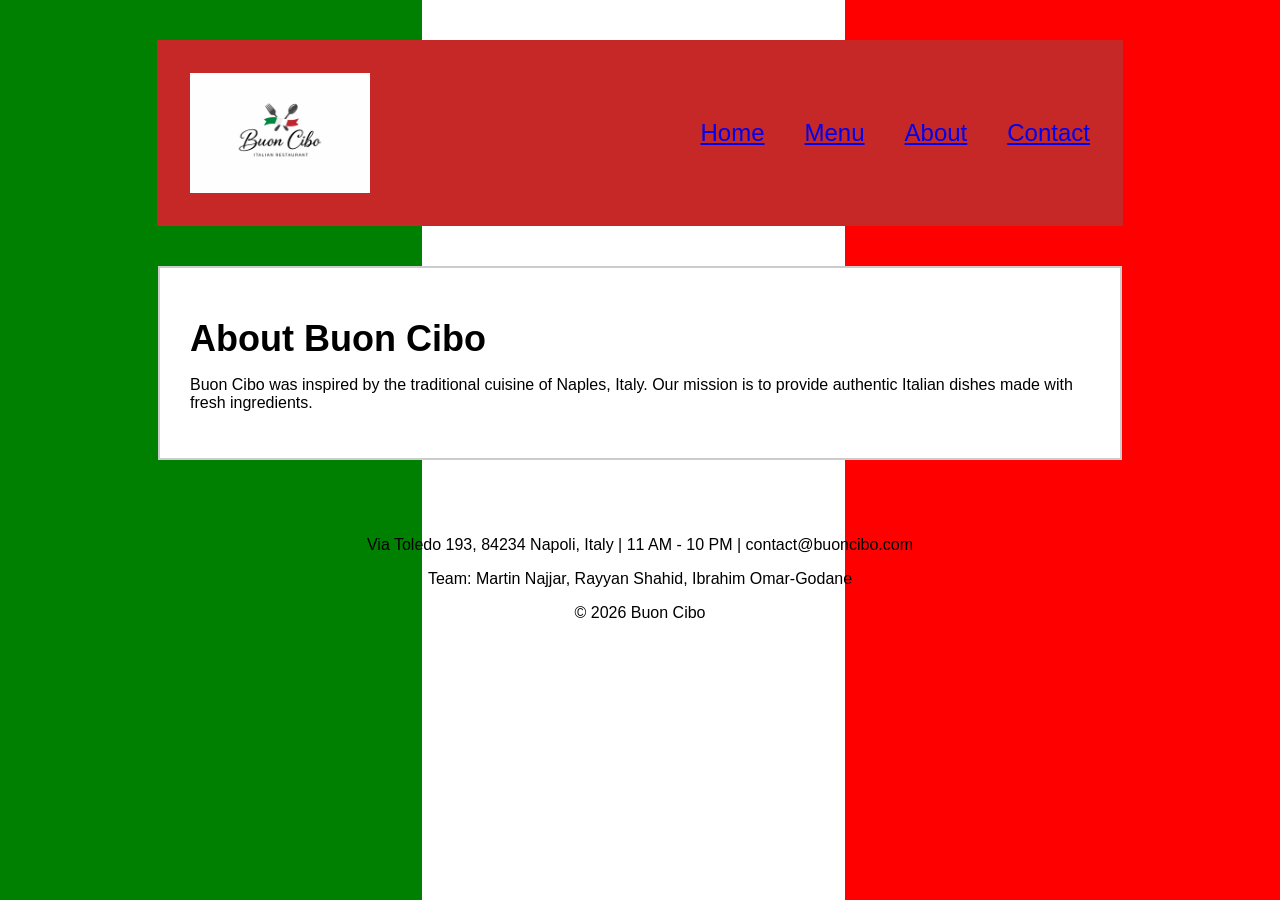
==== about.html @ 8325d339 "Initial Buon Cibo layout with pages and styling" ====
<!DOCTYPE html>
<html lang="en">
<head>
  <meta charset="UTF-8">
  <meta name="viewport" content="width=device-width, initial-scale=1.0">
  <title>Buon Cibo | Menu</title>

  <!-- External CSS file -->
  <link rel="stylesheet" href="styles/style.css">
</head>

<body>

  <!-- Header  -->
  <header class="site-header">
    <div class="header-wrap">

      <!-- Logo -->
      <img class="logo" src="Images/Logo.png" alt="Buon Cibo Logo">

      <!-- Navigation links -->
      <nav class="nav">
        <a href="index.html">Home</a>
        <a href="menu.html">Menu</a>
        <a href="about.html">About</a>
        <a href="contact.html">Contact</a>
      </nav>

    </div>
  </header>
  <!-- Main -->
  <main class="page">

    <h1 class="section-title">About Buon Cibo</h1>

    <p>
      Buon Cibo was inspired by the traditional cuisine of Naples, Italy.
      Our mission is to provide authentic Italian dishes made with fresh ingredients.
    </p>

  </main>

  <!-- Footer -->
  <footer class="site-footer">
    <p>
      Via Toledo 193, 84234 Napoli, Italy | 11 AM - 10 PM | contact@buoncibo.com
    </p>
    <p>
      Team: Martin Najjar, Rayyan Shahid, Ibrahim Omar-Godane
    </p>
    <p>© 2026 Buon Cibo</p>
  </footer>

</body>
</html>
---- styles/style.css ----
/* BASIC PAGE SETTINGS       */


body{
  margin: 0;
  font-family: Arial, sans-serif;

  /* Italian flag vertical stripes */
  background: linear-gradient(
    to right,
    green 33%,
    white 33%,
    white 66%,
    red 66%
  );
}



/* HEADER SECTION            */


.site-header{
  max-width: 900px;      /* keeps content centered */
  margin: 40px auto;     /* adds space top and bottom */
  background:#c62828;;     /* makes content stand out */
  padding: 30px;         /* space inside box */
  border: 3px solid transparent; /* simple border */
}

/* centers header content and limits width */
.header-wrap{
  max-width: 900px; /* keeps header same width as page */
  margin: 0 auto; /* centers header */
  display: flex; /* places logo and nav side by side */
  align-items: center; /* vertically aligns items */
}

/* controls logo size */
.logo{
  width: 180px;
}



/* NAVIGATION MENU           */


.nav{
  margin-left: auto; /* pushes navigation to the right */
  display: flex; /* puts menu items in one row */
  gap: 40px; /* space between menu items */
  font-size: 24px; /* size of navigation text */
}

/* makes nav items look clickable */
.nav span{
  cursor: pointer;
}



/* MAIN PAGE CONTENT         */


/* Main content container */
.page{
  max-width: 900px;
  margin: 40px auto;
  background: white;  /* important */
  padding: 30px;
  border: 2px solid #ccc;
}


/* section titles styling */
.section-title{
  font-size: 36px; /* larger heading size */
  margin: 20px 0 10px; /* spacing above and below headings */
}



/* POPULAR DISHES SECTION    */


.popular{
  display: flex; /* places dishes in a row */
  gap: 20px; /* space between dishes */
  margin-top: 10px;
}

/* individual dish box */
.dish{
  background: white; /* white background for each dish */
  padding: 10px;
  text-align: center; /* centers text */
  border: 1px solid #ccc; /* simple border */
  flex: 1; /* makes all dish boxes equal width */
}

/* dish image styling */
.dish img{
  width: 100%; /* fills width of box */
  height: 140px; /* keeps consistent image height */
  object-fit: cover; /* prevents img stretching */
}



/* ABOUT SECTION             */


.about{
  background: transparent; /* white background box */
  padding: 15px;
  margin-top: 10px;
  text-align: center;
  font-size: 18px /* simple border */
}



/* FOOTER SECTION            */


.site-footer{
  background: transparent; /* footer background color */
  padding: 20px 0;
  text-align: center;
  font-size: 16px;
}
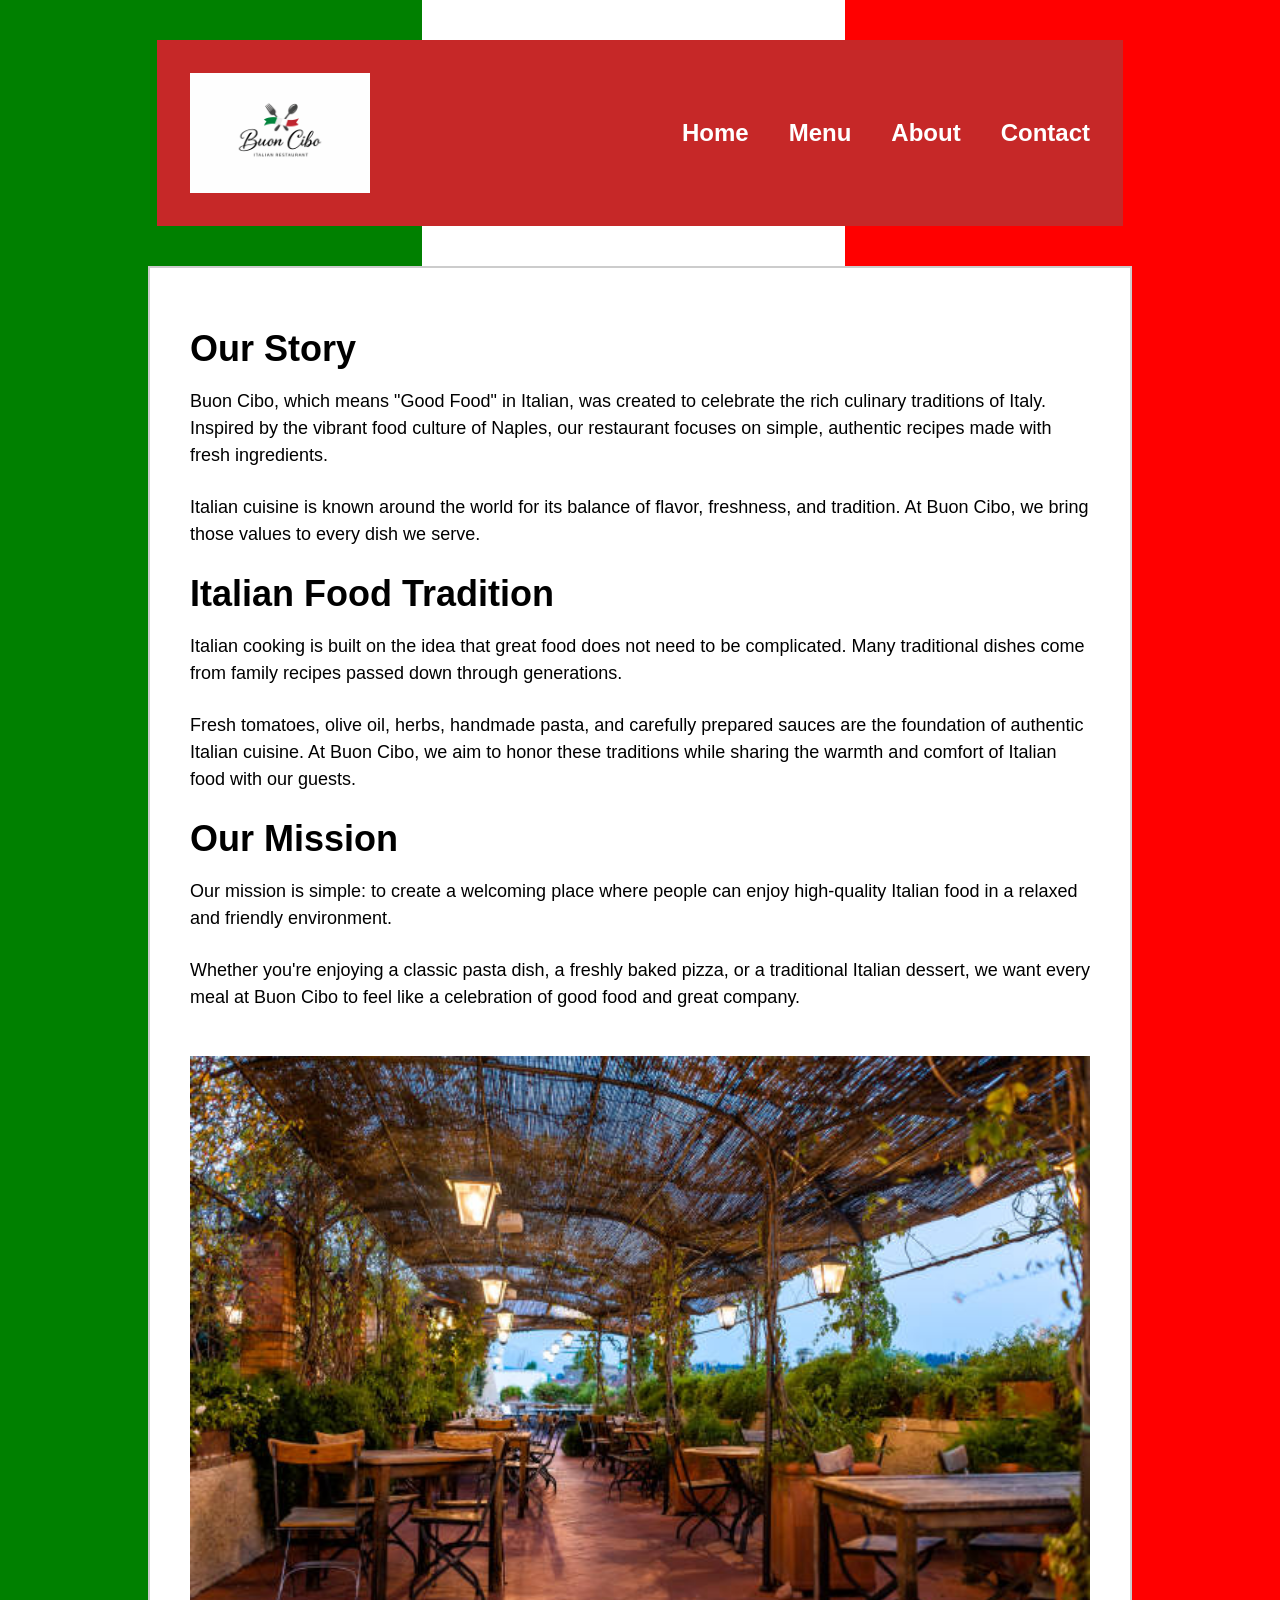
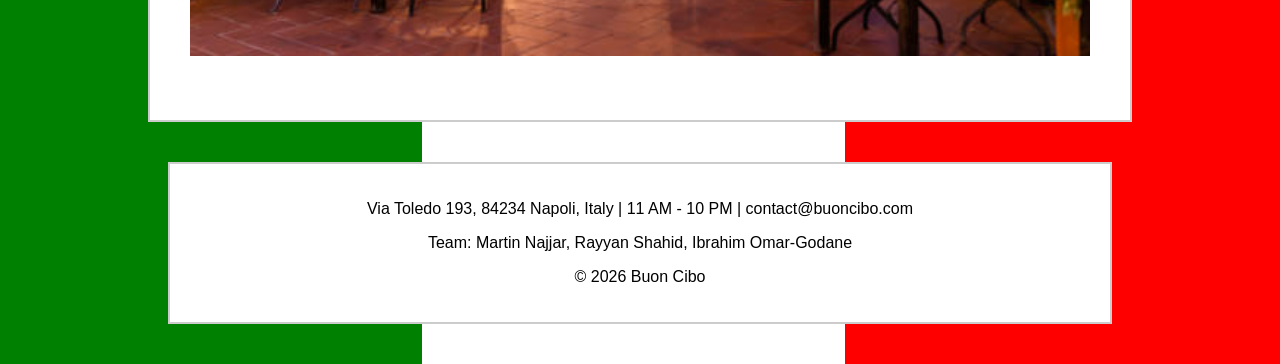
==== commit b61c8d2f: "Completed homepage, menu, about, and contact pages.saving this version 1 before we add more" ====
--- a/about.html
+++ b/about.html
@@ -3,8 +3,7 @@
 <head>
   <meta charset="UTF-8">
   <meta name="viewport" content="width=device-width, initial-scale=1.0">
-  <title>Buon Cibo | Menu</title>
-
+  <title>Buon Cibo | About</title>
   <!-- External CSS file -->
   <link rel="stylesheet" href="styles/style.css">
 </head>
@@ -31,14 +30,48 @@
   <!-- Main -->
   <main class="page">
 
-    <h1 class="section-title">About Buon Cibo</h1>
+  <h2 class="section-title">Our Story</h2>
+  <p>
+    Buon Cibo, which means "Good Food" in Italian, was created to celebrate the
+    rich culinary traditions of Italy. Inspired by the vibrant food culture of
+    Naples, our restaurant focuses on simple, authentic recipes made with fresh
+    ingredients.
+  </p>
 
-    <p>
-      Buon Cibo was inspired by the traditional cuisine of Naples, Italy.
-      Our mission is to provide authentic Italian dishes made with fresh ingredients.
-    </p>
+  <p>
+    Italian cuisine is known around the world for its balance of flavor,
+    freshness, and tradition. At Buon Cibo, we bring those values to every dish
+    we serve.
+  </p>
 
-  </main>
+  <h2 class="section-title">Italian Food Tradition</h2>
+  <p>
+    Italian cooking is built on the idea that great food does not need to be
+    complicated. Many traditional dishes come from family recipes passed down
+    through generations.
+  </p>
+
+  <p>
+    Fresh tomatoes, olive oil, herbs, handmade pasta, and carefully prepared
+    sauces are the foundation of authentic Italian cuisine. At Buon Cibo, we
+    aim to honor these traditions while sharing the warmth and comfort of
+    Italian food with our guests.
+  </p>
+
+  <h2 class="section-title">Our Mission</h2>
+  <p>
+    Our mission is simple: to create a welcoming place where people can enjoy
+    high-quality Italian food in a relaxed and friendly environment.
+  </p>
+
+  <p>
+    Whether you're enjoying a classic pasta dish, a freshly baked pizza, or a
+    traditional Italian dessert, we want every meal at Buon Cibo to feel like a
+    celebration of good food and great company.
+  </p>
+  <img src="Images/rustic.jpg" alt="Italian Restaurant Interior">
+
+</main>
 
   <!-- Footer -->
   <footer class="site-footer">
--- a/styles/style.css
+++ b/styles/style.css
@@ -16,8 +16,6 @@
   );
 }
 
-
-
 /* HEADER SECTION            */
 
 
@@ -29,6 +27,12 @@
   border: 3px solid transparent; /* simple border */
 }
 
+.section-title{
+  font-size: 32px;
+  margin-top: 25px;
+  margin-bottom: 15px;
+}
+
 /* centers header content and limits width */
 .header-wrap{
   max-width: 900px; /* keeps header same width as page */
@@ -55,8 +59,14 @@
 }
 
 /* makes nav items look clickable */
-.nav span{
-  cursor: pointer;
+.nav a{
+  text-decoration: none; /* removes underline */
+  color: white; /* best color that we could ever do lol */
+  font-weight: bold;
+}
+
+.nav a:hover{
+  text-decoration: underline; /* simple hover effect */
 }
 
 
@@ -68,11 +78,16 @@
 .page{
   max-width: 900px;
   margin: 40px auto;
-  background: white;  /* important */
-  padding: 30px;
+  background: white;
+  padding: 40px;
   border: 2px solid #ccc;
 }
 
+.page p{
+  font-size: 18px;
+  line-height: 1.5;
+  margin-bottom: 25px;
+}   /*Makes the text bigger and easier to read */
 
 /* section titles styling */
 .section-title{
@@ -117,7 +132,7 @@
   padding: 15px;
   margin-top: 10px;
   text-align: center;
-  font-size: 18px /* simple border */
+  font-size: 18px; /* simple border */
 }
 
 
@@ -126,8 +141,92 @@
 
 
 .site-footer{
-  background: transparent; /* footer background color */
-  padding: 20px 0;
+  max-width: 900px;
+  margin: 20px auto 40px;
+  padding: 20px;
   text-align: center;
+  background: white;
+  border: 2px solid #ccc;
   font-size: 16px;
+}
+
+/* RESPONSIVE LAYOUT */
+@media (max-width: 768px){
+  .popular{
+    flex-direction: column; /* stacks items on smaller screens */
+  }
+
+  .header-wrap{
+    flex-direction: column; /* stacks logo and nav */
+    text-align: center;
+  }
+
+  .nav{
+    margin-left: 0;
+    margin-top: 15px;
+    flex-wrap: wrap;
+    justify-content: center;
+  }
+}
+
+/* Menu intro paragraph */
+.menu-intro{
+  font-size: 18px;
+  margin-bottom: 20px;
+}
+
+/* Menu layout for rows of dishes */
+.menu-grid{
+  display: flex;
+  gap: 20px;
+  margin-bottom: 30px;
+}
+
+/* Individual menu card */
+.menu-item{
+  background: white;
+  border: 1px solid #ccc;
+  padding: 15px;
+  text-align: center;
+  flex: 1;
+}
+
+/* Menu item images */
+.menu-item img{
+  width: 100%;
+  height: 150px;
+  object-fit: cover;
+}
+
+/* Price styling */
+.price{
+  font-weight: bold;
+}
+
+/* Simple hover effect for menu cards */
+.menu-item:hover{
+  border: 2px solid #c62828;
+}
+
+/* Responsive layout for smaller screens */
+@media (max-width: 768px){
+  .menu-grid{
+    flex-direction: column;
+  }
+
+  .header-wrap{
+    flex-direction: column;
+    text-align: center;
+  }
+
+  .nav{
+    margin-left: 0;
+    margin-top: 15px;
+    flex-wrap: wrap;
+    justify-content: center;
+  }
+}
+.page img{
+  width:100%;
+  margin:20px 0;
 }
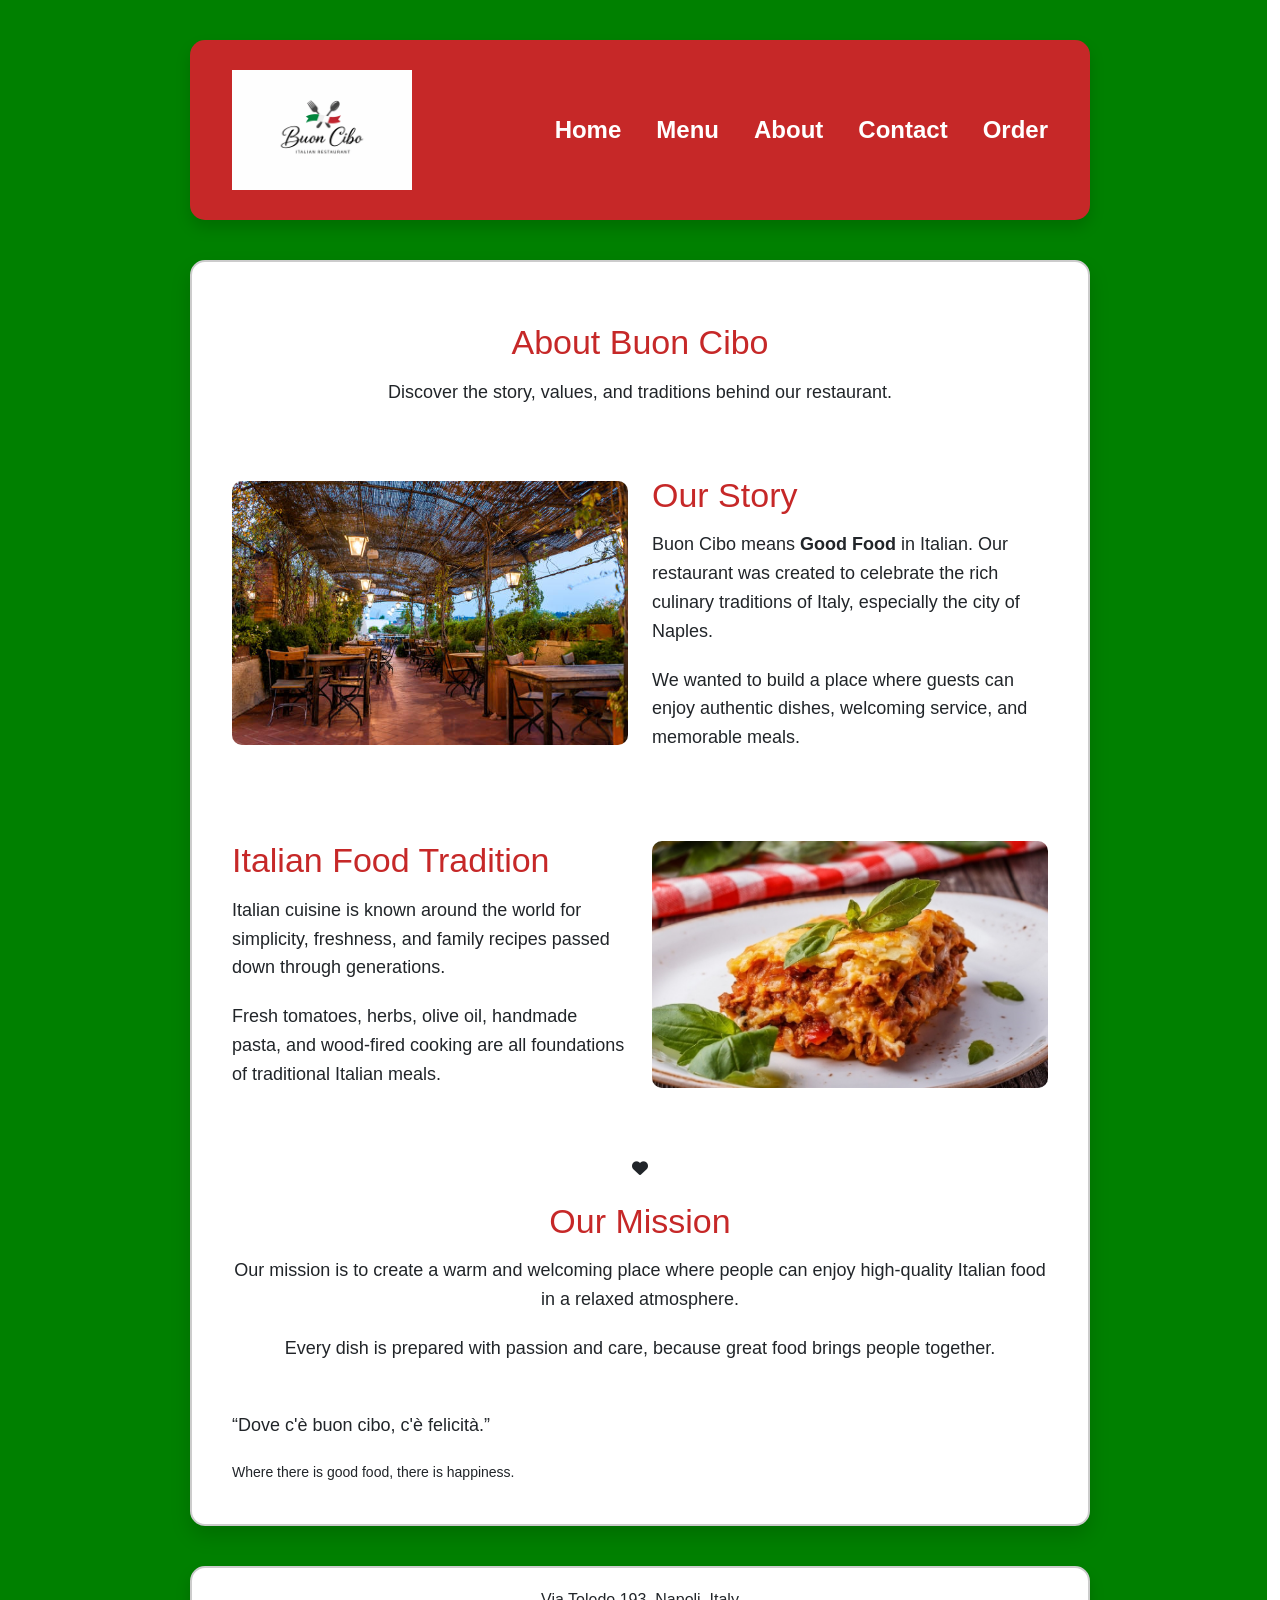
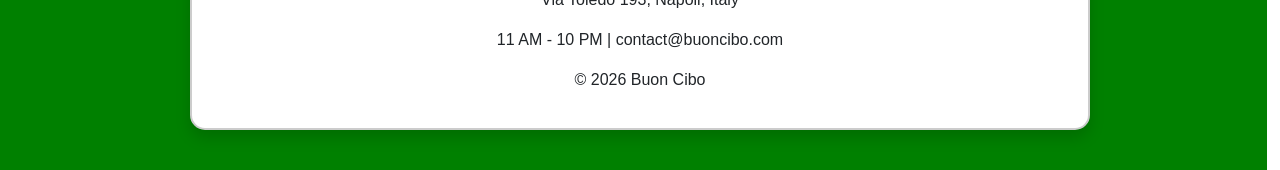
==== commit 85f574e2: "Completed final Buon Cibo project with new pages, CSS improvements, responsive layout and JS feature" ====
--- a/about.html
+++ b/about.html
@@ -1,88 +1,231 @@
 <!DOCTYPE html>
 <html lang="en">
 <head>
-  <meta charset="UTF-8">
-  <meta name="viewport" content="width=device-width, initial-scale=1.0">
-  <title>Buon Cibo | About</title>
-  <!-- External CSS file -->
-  <link rel="stylesheet" href="styles/style.css">
+
+    <!-- Character encoding -->
+    <meta charset="UTF-8">
+
+    <!-- Mobile responsive support -->
+    <meta name="viewport" content="width=device-width, initial-scale=1.0">
+
+    <!-- Browser tab title -->
+    <title>Buon Cibo | About</title>
+
+    <!-- Bootstrap CSS Library -->
+    <link
+      href="https://cdn.jsdelivr.net/npm/bootstrap@5.3.3/dist/css/bootstrap.min.css"
+      rel="stylesheet">
+
+    <!-- Font Awesome Icons -->
+    <link
+      rel="stylesheet"
+      href="https://cdnjs.cloudflare.com/ajax/libs/font-awesome/6.5.0/css/all.min.css">
+
+    <!-- External CSS File -->
+    <link rel="stylesheet" href="styles/style.css">
+
 </head>
 
 <body>
 
-  <!-- Header  -->
-  <header class="site-header">
-    <div class="header-wrap">
-
-      <!-- Logo -->
-      <img class="logo" src="Images/Logo.png" alt="Buon Cibo Logo">
-
-      <!-- Navigation links -->
-      <nav class="nav">
-        <a href="index.html">Home</a>
-        <a href="menu.html">Menu</a>
-        <a href="about.html">About</a>
-        <a href="contact.html">Contact</a>
-      </nav>
-
-    </div>
-  </header>
-  <!-- Main -->
-  <main class="page">
-
-  <h2 class="section-title">Our Story</h2>
-  <p>
-    Buon Cibo, which means "Good Food" in Italian, was created to celebrate the
-    rich culinary traditions of Italy. Inspired by the vibrant food culture of
-    Naples, our restaurant focuses on simple, authentic recipes made with fresh
-    ingredients.
-  </p>
-
-  <p>
-    Italian cuisine is known around the world for its balance of flavor,
-    freshness, and tradition. At Buon Cibo, we bring those values to every dish
-    we serve.
-  </p>
-
-  <h2 class="section-title">Italian Food Tradition</h2>
-  <p>
-    Italian cooking is built on the idea that great food does not need to be
-    complicated. Many traditional dishes come from family recipes passed down
-    through generations.
-  </p>
-
-  <p>
-    Fresh tomatoes, olive oil, herbs, handmade pasta, and carefully prepared
-    sauces are the foundation of authentic Italian cuisine. At Buon Cibo, we
-    aim to honor these traditions while sharing the warmth and comfort of
-    Italian food with our guests.
-  </p>
-
-  <h2 class="section-title">Our Mission</h2>
-  <p>
-    Our mission is simple: to create a welcoming place where people can enjoy
-    high-quality Italian food in a relaxed and friendly environment.
-  </p>
-
-  <p>
-    Whether you're enjoying a classic pasta dish, a freshly baked pizza, or a
-    traditional Italian dessert, we want every meal at Buon Cibo to feel like a
-    celebration of good food and great company.
-  </p>
-  <img src="Images/rustic.jpg" alt="Italian Restaurant Interior">
+<!-- =========================
+HEADER SECTION
+========================= -->
+
+<header class="site-header">
+
+    <div class="container">
+
+        <div class="header-wrap">
+
+            <!-- Restaurant Logo -->
+            <img src="Images/Logo.png"
+                 alt="Buon Cibo Logo"
+                 class="logo">
+
+            <!-- Navigation Menu -->
+            <nav class="nav">
+
+                <a href="index.html">Home</a>
+
+                <a href="menu.html">Menu</a>
+
+                <a href="about.html">About</a>
+
+                <a href="contact.html">Contact</a>
+
+                <a href="order.html">Order</a>
+
+            </nav>
+
+        </div>
+
+    </div>
+
+</header>
+
+
+<!-- =========================
+MAIN CONTENT
+========================= -->
+
+<main class="page container">
+
+    <!-- Main title -->
+    <h1 class="section-title text-center">
+        About Buon Cibo
+    </h1>
+
+    <p class="text-center mb-5">
+        Discover the story, values, and traditions behind our restaurant.
+    </p>
+
+
+    <!-- =========================
+OUR STORY SECTION
+========================= -->
+
+    <div class="row align-items-center mb-5">
+
+        <!-- Left side image -->
+        <div class="col-md-6">
+
+            <img src="Images/rustic.jpg"
+                 alt="Italian Restaurant Interior"
+                 class="about-image">
+
+        </div>
+
+        <!-- Right side text -->
+        <div class="col-md-6">
+
+            <h2 class="section-title">
+                Our Story
+            </h2>
+
+            <p>
+                Buon Cibo means <strong>Good Food</strong> in Italian.
+                Our restaurant was created to celebrate the rich culinary
+                traditions of Italy, especially the city of Naples.
+            </p>
+
+            <p>
+                We wanted to build a place where guests can enjoy
+                authentic dishes, welcoming service, and memorable meals.
+            </p>
+
+        </div>
+
+    </div>
+
+
+    <!-- =========================
+ITALIAN FOOD TRADITION
+========================= -->
+
+    <div class="row align-items-center mb-5">
+
+        <!-- Text first -->
+        <div class="col-md-6">
+
+            <h2 class="section-title">
+                Italian Food Tradition
+            </h2>
+
+            <p>
+                Italian cuisine is known around the world for
+                simplicity, freshness, and family recipes passed
+                down through generations.
+            </p>
+
+            <p>
+                Fresh tomatoes, herbs, olive oil, handmade pasta,
+                and wood-fired cooking are all foundations of
+                traditional Italian meals.
+            </p>
+
+        </div>
+
+        <!-- Image -->
+        <div class="col-md-6">
+
+            <img src="Images/Pasta_Risotto.png"
+                 alt="Italian Pasta Dish"
+                 class="about-image">
+
+        </div>
+
+    </div>
+
+
+    <!-- =========================
+OUR MISSION
+========================= -->
+
+    <div class="mission-box text-center">
+
+        <i class="fa-solid fa-heart feature-icon"></i>
+
+        <h2 class="section-title">
+            Our Mission
+        </h2>
+
+        <p>
+            Our mission is to create a warm and welcoming place
+            where people can enjoy high-quality Italian food
+            in a relaxed atmosphere.
+        </p>
+
+        <p>
+            Every dish is prepared with passion and care,
+            because great food brings people together.
+        </p>
+
+    </div>
+
+
+    <!-- Quote -->
+    <div class="quote-box mt-5">
+
+        <p>
+            “Dove c'è buon cibo, c'è felicità.”
+        </p>
+
+        <small>
+            Where there is good food, there is happiness.
+        </small>
+
+    </div>
 
 </main>
 
-  <!-- Footer -->
-  <footer class="site-footer">
+
+<!-- =========================
+FOOTER SECTION
+========================= -->
+
+<footer class="site-footer">
+
     <p>
-      Via Toledo 193, 84234 Napoli, Italy | 11 AM - 10 PM | contact@buoncibo.com
-    </p>
+        Via Toledo 193, Napoli, Italy
+    </p>
+
     <p>
-      Team: Martin Najjar, Rayyan Shahid, Ibrahim Omar-Godane
-    </p>
-    <p>© 2026 Buon Cibo</p>
-  </footer>
+        11 AM - 10 PM | contact@buoncibo.com
+    </p>
+
+    <p>
+        © 2026 Buon Cibo
+    </p>
+
+</footer>
+
+
+<!-- Bootstrap JavaScript -->
+<script
+src="https://cdn.jsdelivr.net/npm/bootstrap@5.3.3/dist/js/bootstrap.bundle.min.js">
+</script>
 
 </body>
-</html>+</html>
+
--- a/styles/style.css
+++ b/styles/style.css
@@ -1,144 +1,224 @@
-
-/* BASIC PAGE SETTINGS       */
-
-
+/* =========================
+   BASIC PAGE SETTINGS
+   ========================= */
+
+/* Full page styling */
 body{
   margin: 0;
   font-family: Arial, sans-serif;
 
-  /* Italian flag vertical stripes */
+  /* Italian flag animated background */
   background: linear-gradient(
-    to right,
+    90deg,
     green 33%,
     white 33%,
     white 66%,
     red 66%
   );
-}
-
-/* HEADER SECTION            */
-
-
+
+  background-size: 300% 300%;
+  animation: waveFlag 8s infinite ease-in-out;
+}
+
+/* Makes background move like flag in wind */
+@keyframes waveFlag{
+  0%   { background-position: 0% 50%; }
+  50%  { background-position: 100% 50%; }
+  100% { background-position: 0% 50%; }
+}
+
+
+/* =========================
+   HEADER SECTION
+   ========================= */
+
+/* Main top header */
 .site-header{
-  max-width: 900px;      /* keeps content centered */
-  margin: 40px auto;     /* adds space top and bottom */
-  background:#c62828;;     /* makes content stand out */
-  padding: 30px;         /* space inside box */
-  border: 3px solid transparent; /* simple border */
-}
-
-.section-title{
-  font-size: 32px;
-  margin-top: 25px;
-  margin-bottom: 15px;
-}
-
-/* centers header content and limits width */
+  max-width: 900px;
+  margin: 40px auto;
+  background: #c62828;
+  padding: 30px;
+  border-radius: 15px;
+  box-shadow: 0 8px 15px rgba(0,0,0,0.15);
+}
+
+/* Holds logo + navigation */
 .header-wrap{
-  max-width: 900px; /* keeps header same width as page */
-  margin: 0 auto; /* centers header */
-  display: flex; /* places logo and nav side by side */
-  align-items: center; /* vertically aligns items */
-}
-
-/* controls logo size */
+  display: flex;
+  align-items: center;
+}
+
+/* Logo size */
 .logo{
   width: 180px;
 }
 
 
-
-/* NAVIGATION MENU           */
-
-
+/* =========================
+   NAVIGATION MENU
+   ========================= */
+
+/* Navigation row */
 .nav{
-  margin-left: auto; /* pushes navigation to the right */
-  display: flex; /* puts menu items in one row */
-  gap: 40px; /* space between menu items */
-  font-size: 24px; /* size of navigation text */
-}
-
-/* makes nav items look clickable */
+  margin-left: auto;
+  display: flex;
+  gap: 35px;
+  font-size: 24px;
+}
+
+/* Navigation links */
 .nav a{
-  text-decoration: none; /* removes underline */
-  color: white; /* best color that we could ever do lol */
+  text-decoration: none;
+  color: white;
   font-weight: bold;
-}
-
+  transition: 0.3s;
+}
+
+/* Hover effect */
 .nav a:hover{
-  text-decoration: underline; /* simple hover effect */
-}
-
-
-
-/* MAIN PAGE CONTENT         */
-
-
-/* Main content container */
+  color: #ffd54f;
+  transform: scale(1.05);
+}
+
+
+/* =========================
+   MAIN PAGE CONTENT
+   ========================= */
+
+/* White content box */
 .page{
   max-width: 900px;
   margin: 40px auto;
   background: white;
   padding: 40px;
+  border-radius: 15px;
   border: 2px solid #ccc;
-}
-
+  box-shadow: 0 10px 20px rgba(0,0,0,0.15);
+}
+
+/* Paragraph text */
 .page p{
   font-size: 18px;
-  line-height: 1.5;
-  margin-bottom: 25px;
-}   /*Makes the text bigger and easier to read */
-
-/* section titles styling */
+  line-height: 1.6;
+  margin-bottom: 20px;
+}
+
+/* Titles */
 .section-title{
-  font-size: 36px; /* larger heading size */
-  margin: 20px 0 10px; /* spacing above and below headings */
-}
-
-
-
-/* POPULAR DISHES SECTION    */
-
-
+  font-size: 34px;
+  margin: 20px 0 15px;
+  color: #c62828;
+}
+
+/* Images inside content */
+.page img{
+  width: 100%;
+  margin: 20px 0;
+  border-radius: 10px;
+}
+
+
+/* =========================
+   HOME PAGE DISH PREVIEW
+   ========================= */
+
+/* Holds dishes in row */
 .popular{
-  display: flex; /* places dishes in a row */
-  gap: 20px; /* space between dishes */
-  margin-top: 10px;
-}
-
-/* individual dish box */
+  display: flex;
+  gap: 20px;
+  margin-top: 15px;
+}
+
+/* Dish card */
 .dish{
-  background: white; /* white background for each dish */
-  padding: 10px;
-  text-align: center; /* centers text */
-  border: 1px solid #ccc; /* simple border */
-  flex: 1; /* makes all dish boxes equal width */
-}
-
-/* dish image styling */
+  background: white;
+  padding: 12px;
+  text-align: center;
+  border: 1px solid #ccc;
+  border-radius: 10px;
+  flex: 1;
+  transition: 0.3s;
+}
+
+/* Dish hover */
+.dish:hover{
+  transform: translateY(-5px);
+  box-shadow: 0 8px 15px rgba(0,0,0,0.15);
+}
+
+/* Dish image */
 .dish img{
-  width: 100%; /* fills width of box */
-  height: 140px; /* keeps consistent image height */
-  object-fit: cover; /* prevents img stretching */
-}
-
-
-
-/* ABOUT SECTION             */
-
+  width: 100%;
+  height: 140px;
+  object-fit: cover;
+  border-radius: 8px;
+}
+
+
+/* =========================
+   ABOUT SECTION
+   ========================= */
 
 .about{
-  background: transparent; /* white background box */
   padding: 15px;
-  margin-top: 10px;
-  text-align: center;
-  font-size: 18px; /* simple border */
-}
-
-
-
-/* FOOTER SECTION            */
-
+  text-align: center;
+  font-size: 18px;
+}
+
+
+/* =========================
+   MENU PAGE
+   ========================= */
+
+/* Intro paragraph */
+.menu-intro{
+  font-size: 18px;
+  margin-bottom: 20px;
+}
+
+/* Row of menu cards */
+.menu-grid{
+  display: flex;
+  gap: 20px;
+  margin-bottom: 30px;
+}
+
+/* Menu card */
+.menu-item{
+  background: white;
+  border: 1px solid #ccc;
+  padding: 15px;
+  text-align: center;
+  border-radius: 10px;
+  flex: 1;
+  transition: 0.3s;
+}
+
+/* Menu images */
+.menu-item img{
+  width: 100%;
+  height: 150px;
+  object-fit: cover;
+  border-radius: 8px;
+}
+
+/* Price text */
+.price{
+  font-weight: bold;
+  color: #c62828;
+}
+
+/* Hover effect */
+.menu-item:hover{
+  transform: translateY(-5px);
+  box-shadow: 0 8px 15px rgba(0,0,0,0.2);
+  border: 2px solid #c62828;
+}
+
+
+/* =========================
+   FOOTER SECTION
+   ========================= */
 
 .site-footer{
   max-width: 900px;
@@ -146,87 +226,58 @@
   padding: 20px;
   text-align: center;
   background: white;
+  border-radius: 15px;
   border: 2px solid #ccc;
   font-size: 16px;
-}
-
-/* RESPONSIVE LAYOUT */
+  box-shadow: 0 8px 15px rgba(0,0,0,0.15);
+}
+
+
+/* =========================
+   RESPONSIVE LAYOUT
+   ========================= */
+
 @media (max-width: 768px){
+
+  /* Stack homepage dishes */
   .popular{
-    flex-direction: column; /* stacks items on smaller screens */
-  }
-
+    flex-direction: column;
+  }
+
+  /* Stack menu cards */
+  .menu-grid{
+    flex-direction: column;
+  }
+
+  /* Stack logo and nav */
   .header-wrap{
-    flex-direction: column; /* stacks logo and nav */
+    flex-direction: column;
     text-align: center;
   }
 
+  /* Mobile nav */
   .nav{
     margin-left: 0;
     margin-top: 15px;
     flex-wrap: wrap;
     justify-content: center;
-  }
-}
-
-/* Menu intro paragraph */
-.menu-intro{
-  font-size: 18px;
-  margin-bottom: 20px;
-}
-
-/* Menu layout for rows of dishes */
-.menu-grid{
-  display: flex;
-  gap: 20px;
-  margin-bottom: 30px;
-}
-
-/* Individual menu card */
-.menu-item{
-  background: white;
-  border: 1px solid #ccc;
-  padding: 15px;
-  text-align: center;
-  flex: 1;
-}
-
-/* Menu item images */
-.menu-item img{
-  width: 100%;
-  height: 150px;
-  object-fit: cover;
-}
-
-/* Price styling */
-.price{
-  font-weight: bold;
-}
-
-/* Simple hover effect for menu cards */
-.menu-item:hover{
-  border: 2px solid #c62828;
-}
-
-/* Responsive layout for smaller screens */
-@media (max-width: 768px){
-  .menu-grid{
-    flex-direction: column;
-  }
-
-  .header-wrap{
-    flex-direction: column;
-    text-align: center;
-  }
-
-  .nav{
-    margin-left: 0;
-    margin-top: 15px;
-    flex-wrap: wrap;
-    justify-content: center;
-  }
-}
-.page img{
-  width:100%;
-  margin:20px 0;
+    gap: 15px;
+    font-size: 20px;
+  }
+
+  /* Smaller logo */
+  .logo{
+    width: 140px;
+    margin-bottom: 15px;
+  }
+
+  /* Smaller content padding */
+  .page{
+    padding: 25px;
+  }
+
+  /* Smaller headings */
+  .section-title{
+    font-size: 28px;
+  }
 }
